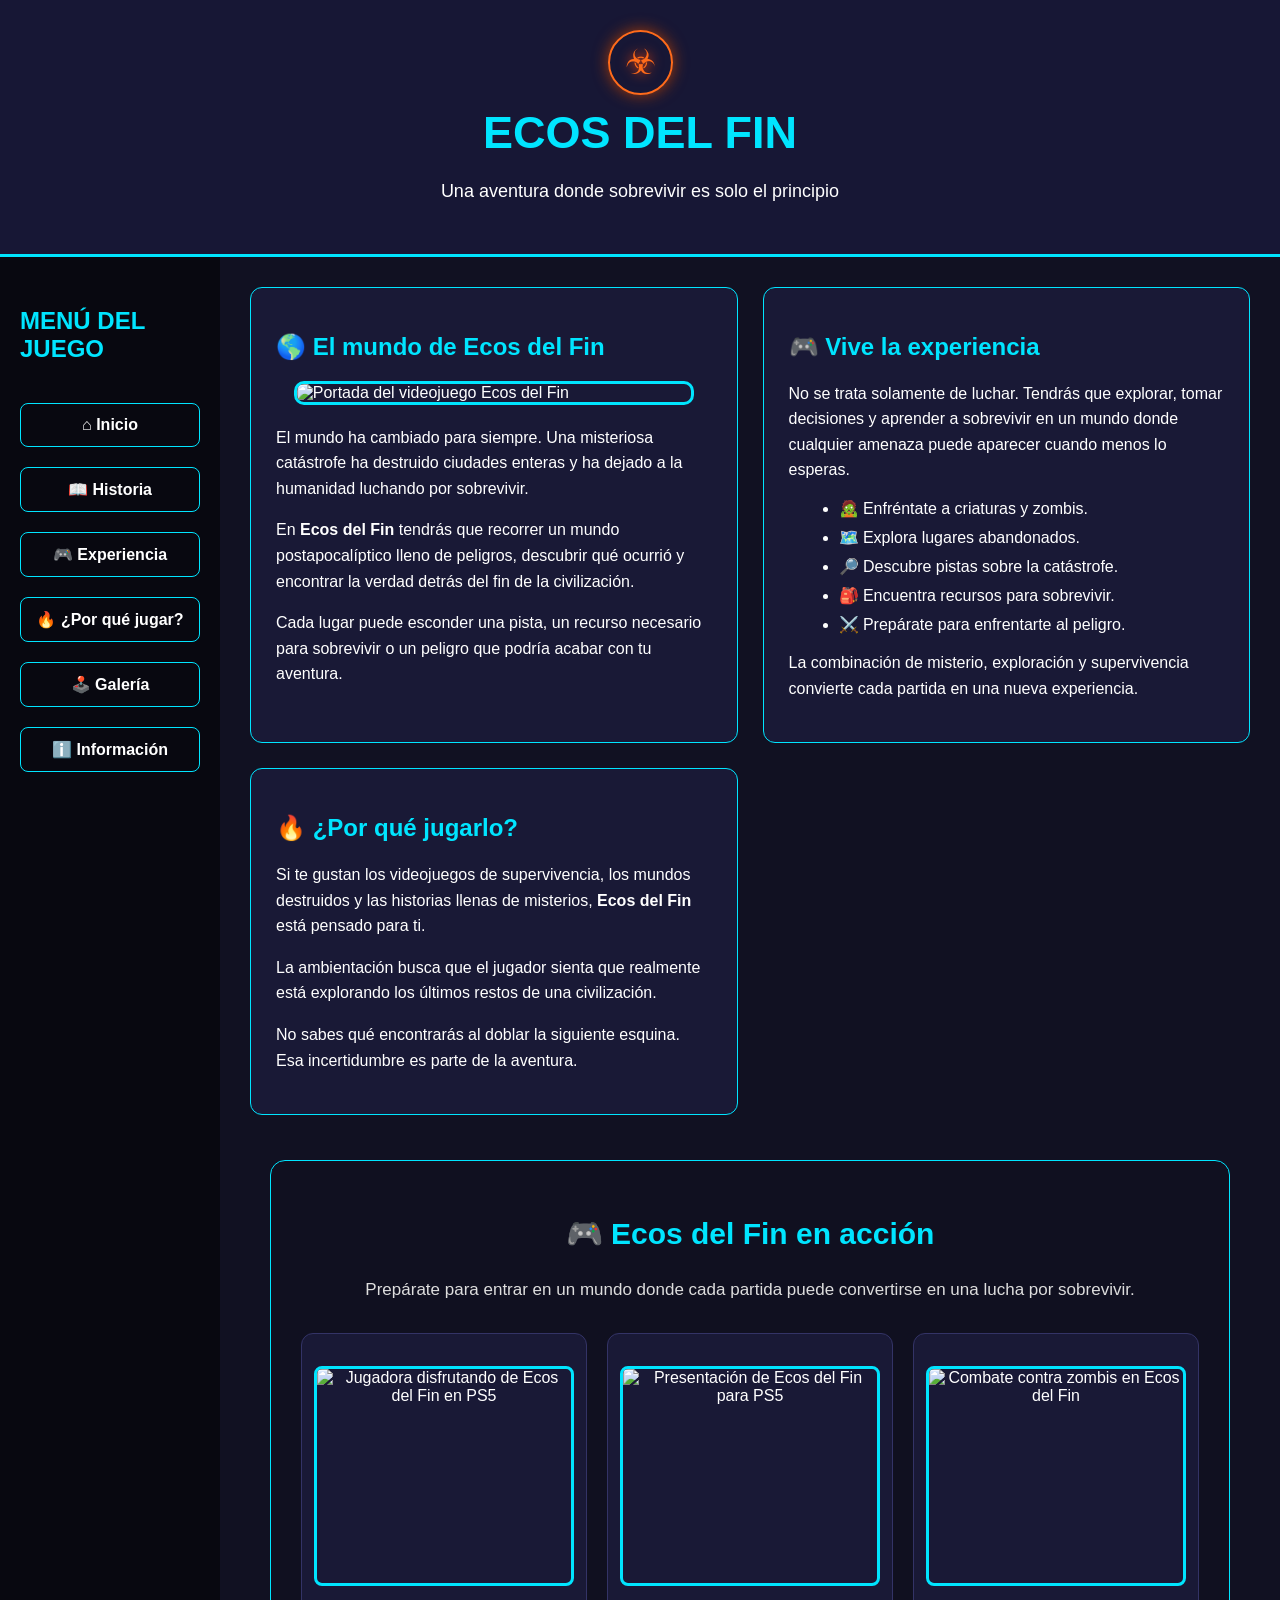
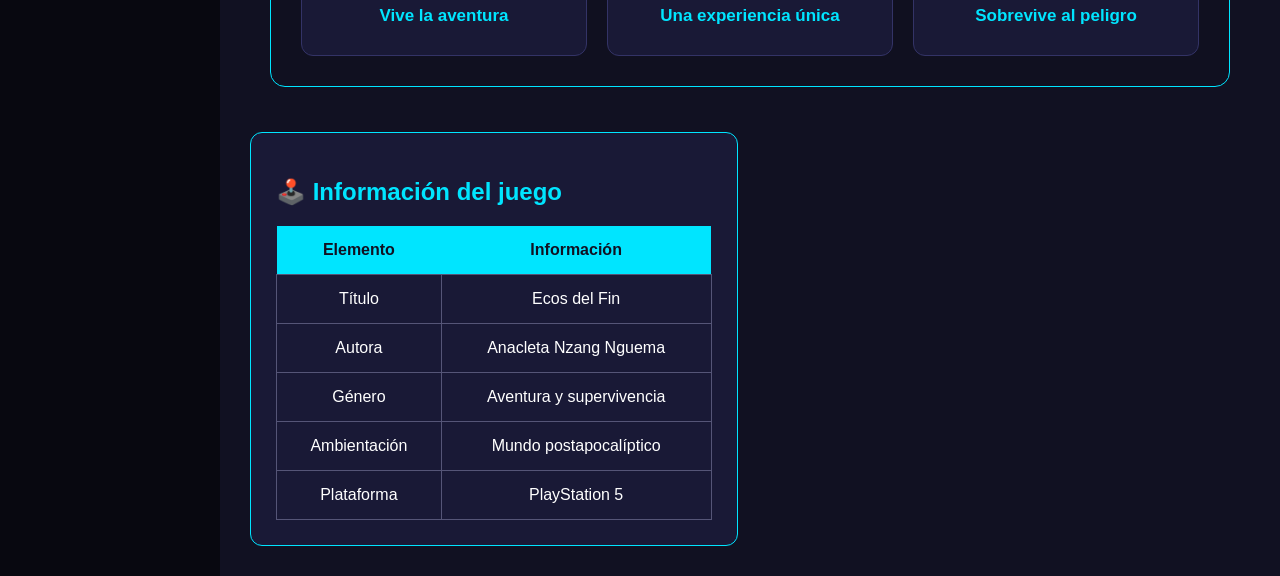
==== content.html @ 15d9ff73 "Add files via upload" ====
<!DOCTYPE html>
<html lang="es">

<head>
    <meta charset="UTF-8">
    <meta name="viewport" content="width=device-width, initial-scale=1.0">

    <title>Ecos del Fin - Videojuego</title>

    <link rel="stylesheet" href="estilo_2.css">
</head>

<body>

    <div class="contenedor">

        <!-- CABECERA -->
        <header class="cabecera">
            <div class="icono-juego">☣</div>

            <h1>ECOS DEL FIN</h1>

            <p>
                Una aventura donde sobrevivir es solo el principio
            </p>

        </header>


        <!-- MENÚ -->
        <nav class="navegacion">

    <h2>MENÚ DEL JUEGO</h2>

    <a href="index.html">⌂ Inicio</a>

    <a href="#historia">📖 Historia</a>

    <a href="#experiencia">🎮 Experiencia</a>

    <a href="#porque-jugar">🔥 ¿Por qué jugar?</a>

    <a href="#galeria">🕹️ Galería</a>

    <a href="#informacion">ℹ️ Información</a>

</nav>


        <!-- CONTENIDO -->
        <main class="contenido">


            <!-- HISTORIA -->
            <section id="historia">

                <h2>🌎 El mundo de Ecos del Fin</h2>

                <img src="./imagenes/portada.jpg"
                     alt="Portada del videojuego Ecos del Fin">

                <p>
                    El mundo ha cambiado para siempre. Una misteriosa
                    catástrofe ha destruido ciudades enteras y ha dejado
                    a la humanidad luchando por sobrevivir.
                </p>

                <p>
                    En <strong>Ecos del Fin</strong> tendrás que recorrer
                    un mundo postapocalíptico lleno de peligros,
                    descubrir qué ocurrió y encontrar la verdad detrás
                    del fin de la civilización.
                </p>

                <p>
                    Cada lugar puede esconder una pista, un recurso
                    necesario para sobrevivir o un peligro que podría
                    acabar con tu aventura.
                </p>

            </section>


            <!-- EXPERIENCIA -->
            <section id="experiencia">

                <h2>🎮 Vive la experiencia</h2>

                <p>
                    No se trata solamente de luchar. Tendrás que explorar,
                    tomar decisiones y aprender a sobrevivir en un mundo
                    donde cualquier amenaza puede aparecer cuando menos
                    lo esperas.
                </p>

                <ul>

                    <li>🧟 Enfréntate a criaturas y zombis.</li>

                    <li>🗺️ Explora lugares abandonados.</li>

                    <li>🔎 Descubre pistas sobre la catástrofe.</li>

                    <li>🎒 Encuentra recursos para sobrevivir.</li>

                    <li>⚔️ Prepárate para enfrentarte al peligro.</li>

                </ul>

                <p>
                    La combinación de misterio, exploración y supervivencia
                    convierte cada partida en una nueva experiencia.
                </p>

            </section>


            <!-- ¿POR QUÉ JUGAR? -->
            <section id="porque-jugar">

                <h2>🔥 ¿Por qué jugarlo?</h2>

                <p>
                    Si te gustan los videojuegos de supervivencia,
                    los mundos destruidos y las historias llenas de
                    misterios, <strong>Ecos del Fin</strong> está pensado
                    para ti.
                </p>

                <p>
                    La ambientación busca que el jugador sienta que
                    realmente está explorando los últimos restos de una
                    civilización.
                </p>

                <p>
                    No sabes qué encontrarás al doblar la siguiente
                    esquina. Esa incertidumbre es parte de la aventura.
                </p>

            </section>
<!-- GALERÍA DE JUEGO -->
<section id="galeria" class="galeria">

    <h2>🎮 Ecos del Fin en acción</h2>

    <p>
        Prepárate para entrar en un mundo donde cada partida
        puede convertirse en una lucha por sobrevivir.
    </p>

    <div class="imagenes-gameplay">

        <div>
            <img src="./imagenes/gameplay/gameplay1_ps5.png"
                 alt="Jugadora disfrutando de Ecos del Fin en PS5">
            <h3>Vive la aventura</h3>
        </div>

        <div>
            <img src="./imagenes/gameplay/gameplay2_ps5.png"
                 alt="Presentación de Ecos del Fin para PS5">
            <h3>Una experiencia única</h3>
        </div>

        <div>
            <img src="./imagenes/gameplay/gameplay3_ps5.png"
                 alt="Combate contra zombis en Ecos del Fin">
            <h3>Sobrevive al peligro</h3>
        </div>

    </div>

</section>

            <!-- INFORMACIÓN -->
            <section id="informacion">

                <h2>🕹️ Información del juego</h2>

                <table>

                    <tr>
                        <th>Elemento</th>
                        <th>Información</th>
                    </tr>

                    <tr>
                        <td>Título</td>
                        <td>Ecos del Fin</td>
                    </tr>

                    <tr>
                        <td>Autora</td>
                        <td>Anacleta Nzang Nguema</td>
                    </tr>

                    <tr>
                        <td>Género</td>
                        <td>Aventura y supervivencia</td>
                    </tr>

                    <tr>
                        <td>Ambientación</td>
                        <td>Mundo postapocalíptico</td>
                    </tr>

                    <tr>
                        <td>Plataforma</td>
                        <td>PlayStation 5</td>
                    </tr>

                </table>

            </section>

        </main>

    </div>

</body>

</html>
---- estilo_2.css ----
* {
    box-sizing: border-box;
}

body {
    margin: 0;
    font-family: Arial, sans-serif;
    background-color: #111122;
    color: white;
}

/* CUADRÍCULA PRINCIPAL: 2 FILAS Y 2 COLUMNAS */
.contenedor {
    min-height: 100vh;
    display: grid;
    grid-template-columns: 220px 1fr;
    grid-template-rows: auto 1fr;
}

/* CABECERA */
.cabecera {
    grid-column: 1 / 3;
    background-color: #171735;
    text-align: center;
    padding: 30px;
    border-bottom: 3px solid #00e5ff;
}

.cabecera h1 {
    color: #00e5ff;
    font-size: 45px;
    margin: 0;
}

.cabecera p {
    font-size: 18px;
}

/* PANEL DE NAVEGACIÓN */
.navegacion {
    background-color: #080810;
    padding: 30px 20px;
    display: flex;
    flex-direction: column;
    gap: 20px;
}

.navegacion a {
    color: white;
    text-decoration: none;
    font-weight: bold;
    padding: 12px;
    border: 1px solid #00e5ff;
    border-radius: 8px;
    text-align: center;
}

.navegacion a:hover {
    background-color: #00e5ff;
    color: #111122;
}

/* CONTENIDO */
.contenido {
    padding: 30px;
    display: grid;
    grid-template-columns: 1fr 1fr;
    gap: 25px;
}

/* SECCIONES */
section {
    background-color: #191936;
    padding: 25px;
    border: 1px solid #00e5ff;
    border-radius: 12px;
}

h2 {
    color: #00e5ff;
}

p {
    line-height: 1.6;
}

li {
    margin: 10px;
}

/* IMAGEN */
section img {
    width: 100%;
    max-width: 400px;
    display: block;
    margin: 20px auto;
    border: 3px solid #00e5ff;
    border-radius: 10px;
}

/* TABLA */
table {
    width: 100%;
    border-collapse: collapse;
    margin-top: 20px;
}

th {
    background-color: #00e5ff;
    color: #111122;
    padding: 15px;
}

td {
    padding: 15px;
    text-align: center;
    border: 1px solid #555577;
}

tr:hover {
    background-color: #242450;
}/* GALERÍA DE VIDEOJUEGOS */

.galeria {
    grid-column: 1 / 3;
    background-color: #101020;
    border: 1px solid #00e5ff;
    padding: 30px;
    margin: 20px;
    border-radius: 15px;
}

.galeria h2 {
    text-align: center;
    font-size: 30px;
}

.galeria p {
    text-align: center;
    font-size: 17px;
    color: #dddddd;
}

.imagenes-gameplay {
    display: grid;
    grid-template-columns: repeat(3, 1fr);
    gap: 20px;
    margin-top: 30px;
}

.imagenes-gameplay div {
    background-color: #191936;
    padding: 12px;
    border-radius: 12px;
    text-align: center;
    border: 1px solid #333366;
    transition: transform 0.3s;
}

.imagenes-gameplay img {
    width: 100%;
    height: 220px;
    object-fit: cover;
    border-radius: 8px;
}

.imagenes-gameplay div:hover {
    transform: scale(1.04);
    border-color: #00e5ff;
    box-shadow: 0 0 15px #00e5ff;
}

.imagenes-gameplay h3 {
    color: #00e5ff;
    font-size: 17px;
}

/* ADAPTACIÓN A MÓVILES */

@media (max-width: 800px) {

    .contenedor {
        grid-template-columns: 1fr;
    }

    .cabecera {
        grid-column: 1;
    }

    .navegacion {
        flex-direction: row;
        flex-wrap: wrap;
        justify-content: center;
    }

    .contenido {
        grid-template-columns: 1fr;
    }

    .galeria {
        grid-column: 1;
    }

    .imagenes-gameplay {
        grid-template-columns: 1fr;
    }

}/* ICONO DEL VIDEOJUEGO */

.icono-juego {
    display: inline-block;
    font-size: 35px;
    color: #ff6b1a;
    border: 2px solid #ff6b1a;
    border-radius: 50%;
    width: 65px;
    height: 65px;
    line-height: 60px;
    margin-bottom: 12px;
    text-shadow: 0 0 12px #ff4500;
    box-shadow: 0 0 15px #a33b08;
}
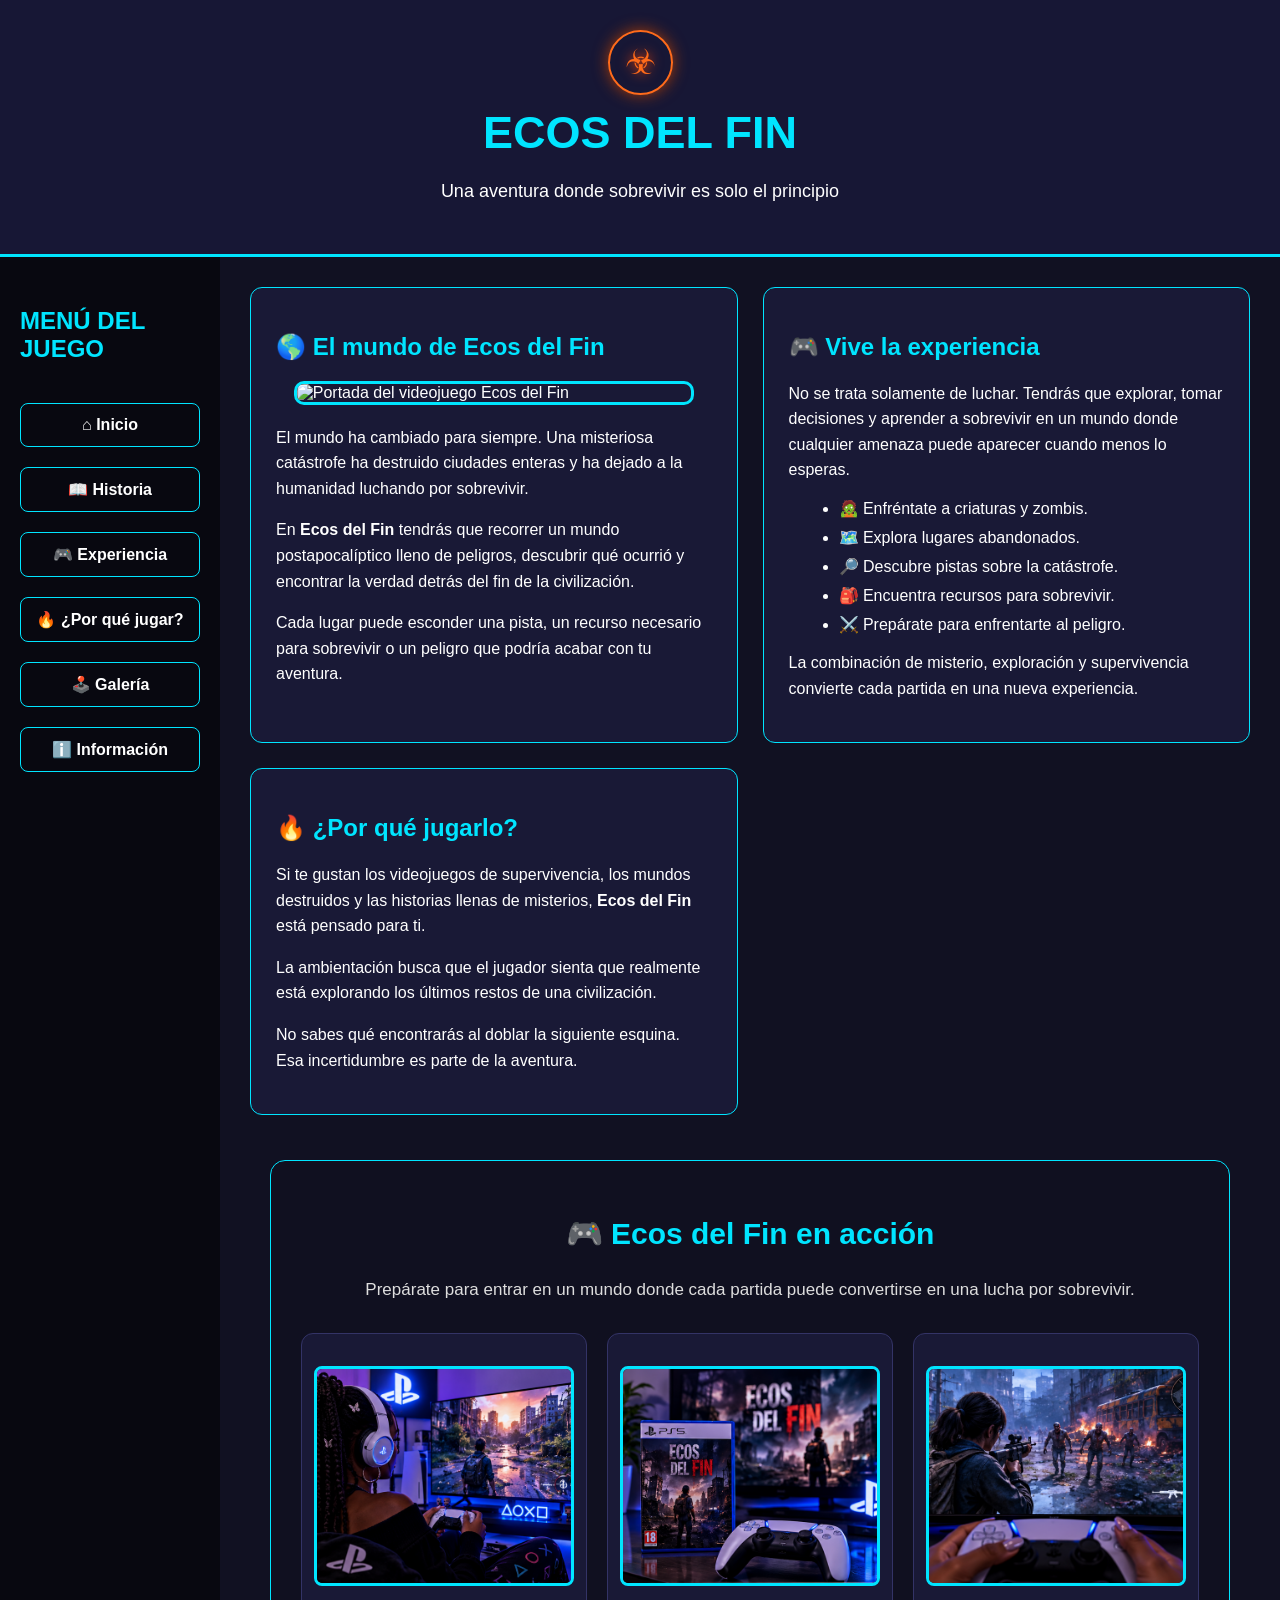
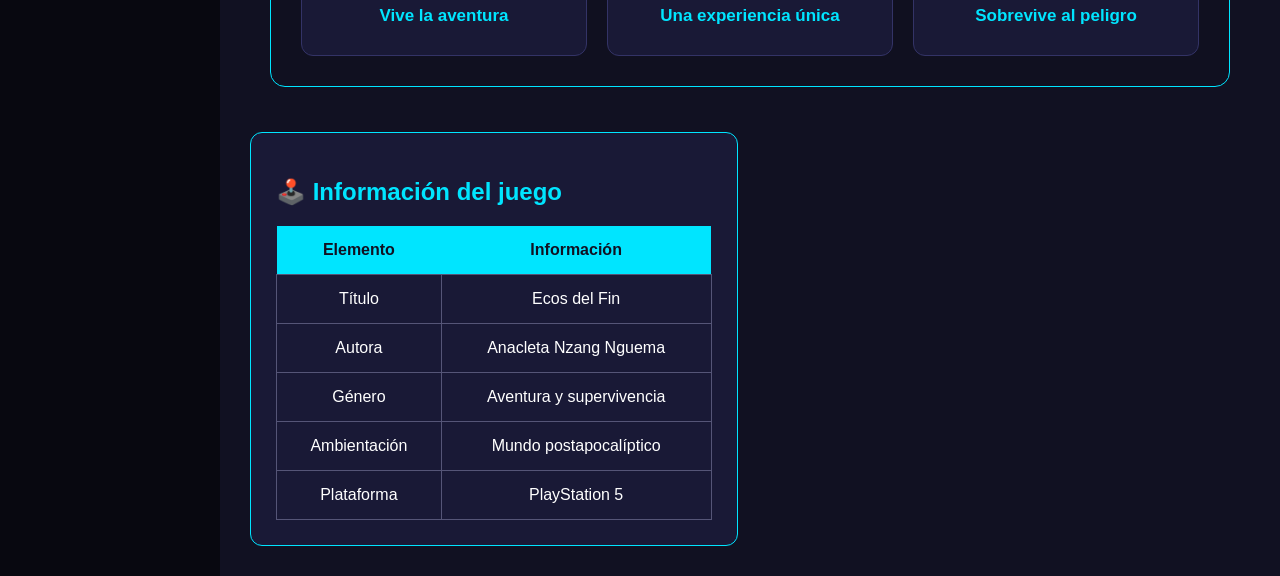
==== commit bc097903: "Update content.html" ====
--- a/content.html
+++ b/content.html
@@ -152,20 +152,21 @@
     <div class="imagenes-gameplay">
 
         <div>
-            <img src="./imagenes/gameplay/gameplay1_ps5.png"
-                 alt="Jugadora disfrutando de Ecos del Fin en PS5">
+           <img src="./gameplay1_ps5.png"
+     alt="Jugadora disfrutando de Ecos del Fin">
             <h3>Vive la aventura</h3>
         </div>
 
         <div>
-            <img src="./imagenes/gameplay/gameplay2_ps5.png"
-                 alt="Presentación de Ecos del Fin para PS5">
+           <img src="./gameplay2_ps5.png"
+     alt="Presentación de Ecos del Fin">
+
             <h3>Una experiencia única</h3>
         </div>
 
         <div>
-            <img src="./imagenes/gameplay/gameplay3_ps5.png"
-                 alt="Combate contra zombis en Ecos del Fin">
+            <img src="./gameplay3_ps5.png"
+     alt="Combate contra zombis en Ecos del Fin">
             <h3>Sobrevive al peligro</h3>
         </div>
 
@@ -220,4 +221,4 @@
 
 </body>
 
-</html>+</html>
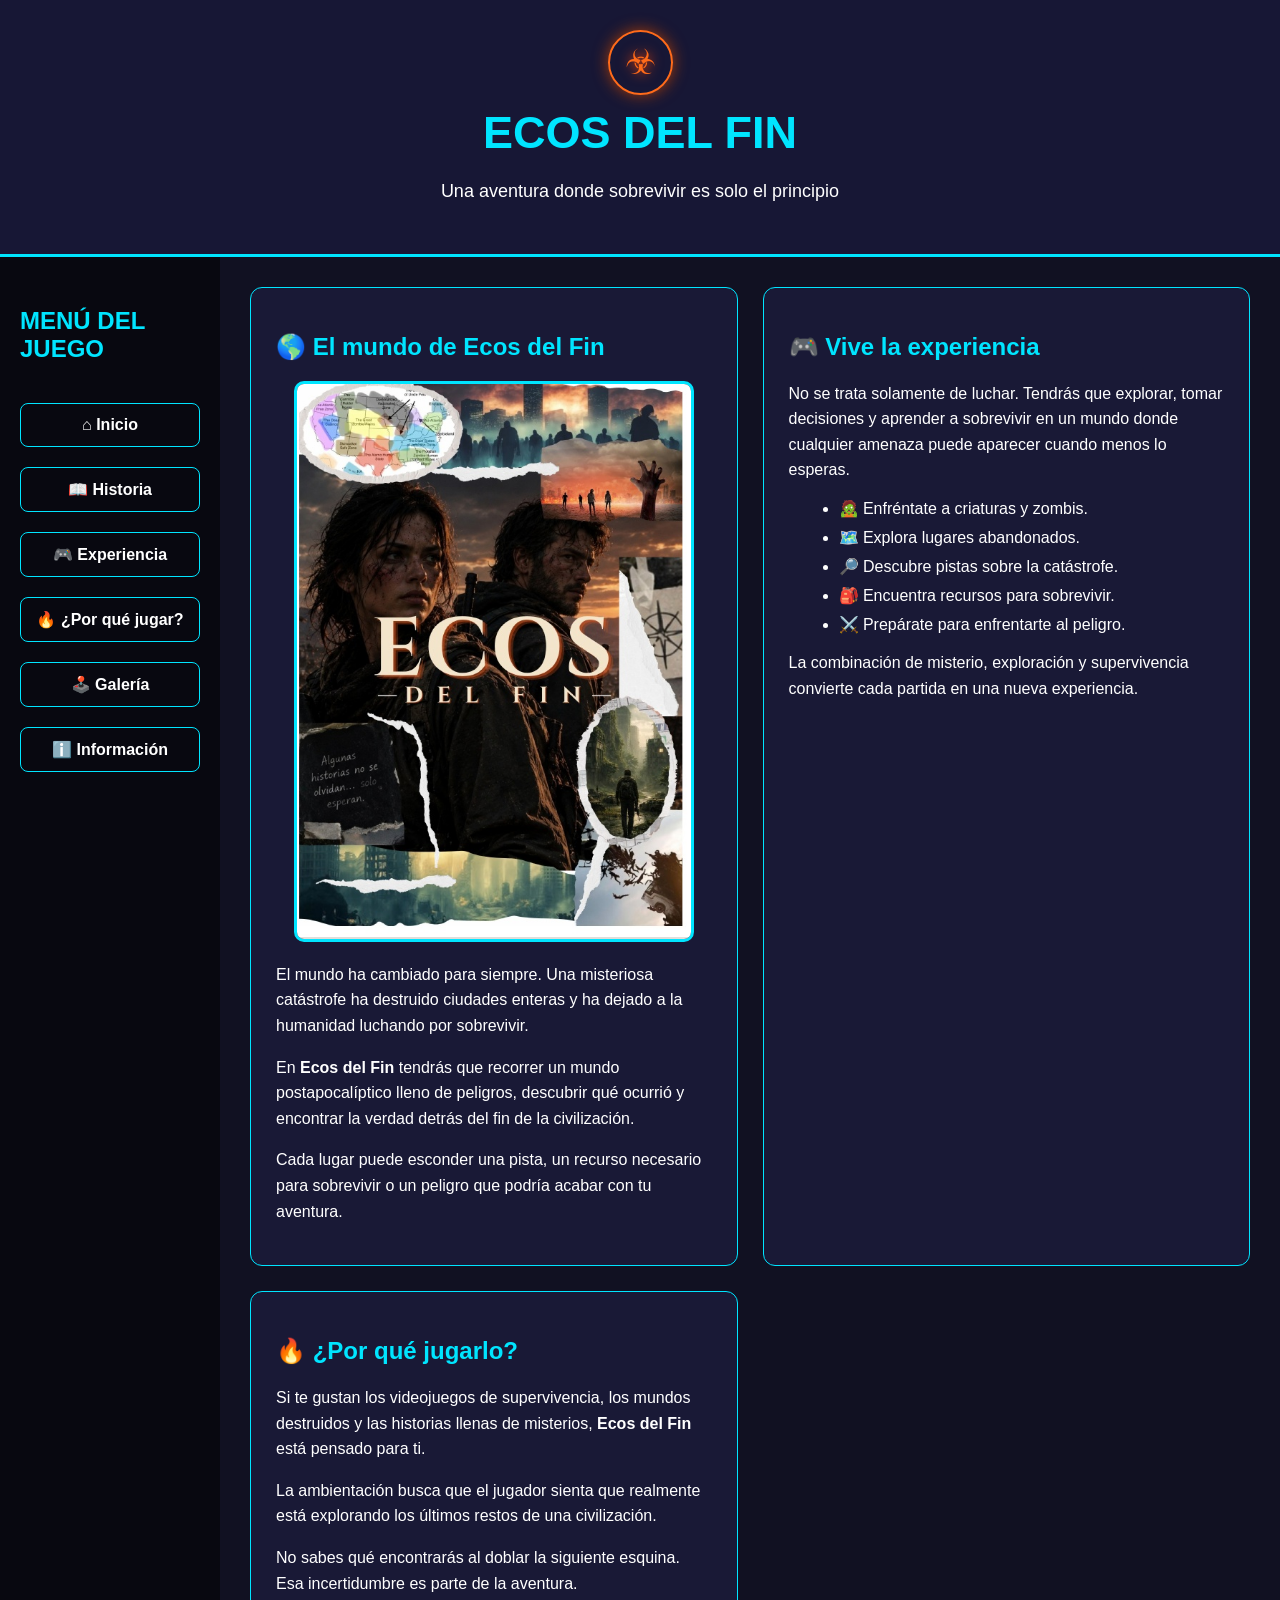
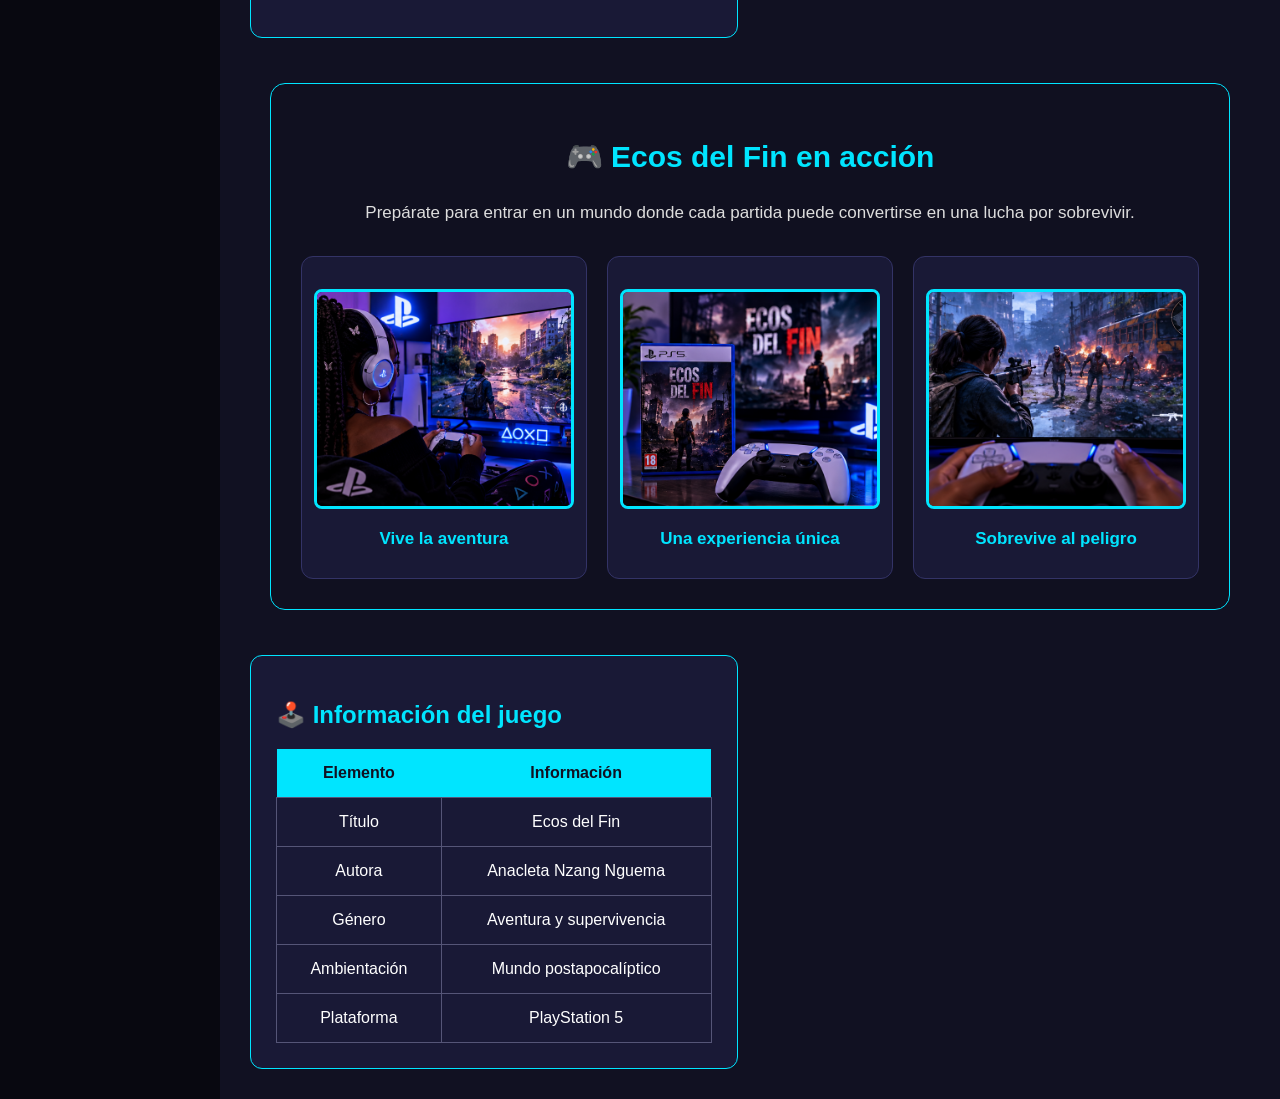
==== commit 0010ff5c: "Corregir ruta de la portada en la página de contenido" ====
--- a/content.html
+++ b/content.html
@@ -56,7 +56,7 @@
 
                 <h2>🌎 El mundo de Ecos del Fin</h2>
 
-                <img src="./imagenes/portada.jpg"
+                <img src="./portada.jpg"
                      alt="Portada del videojuego Ecos del Fin">
 
                 <p>
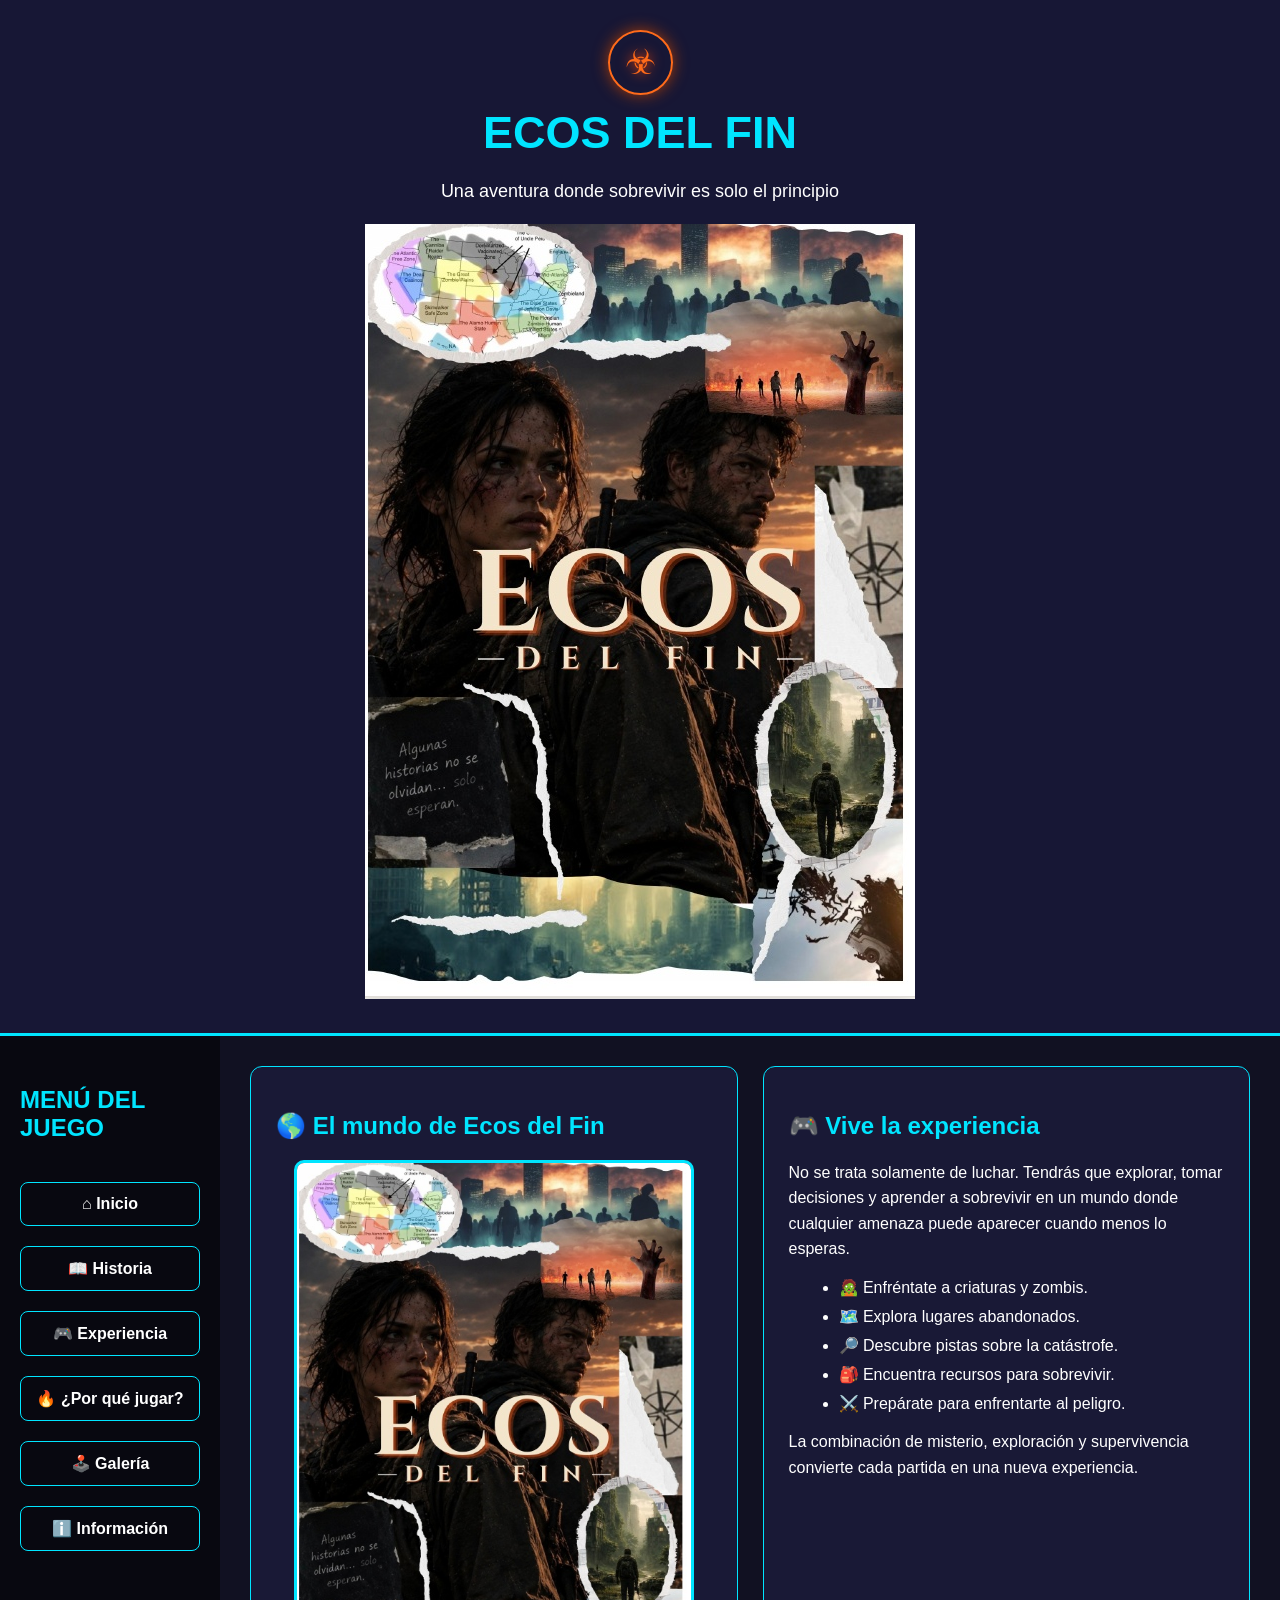
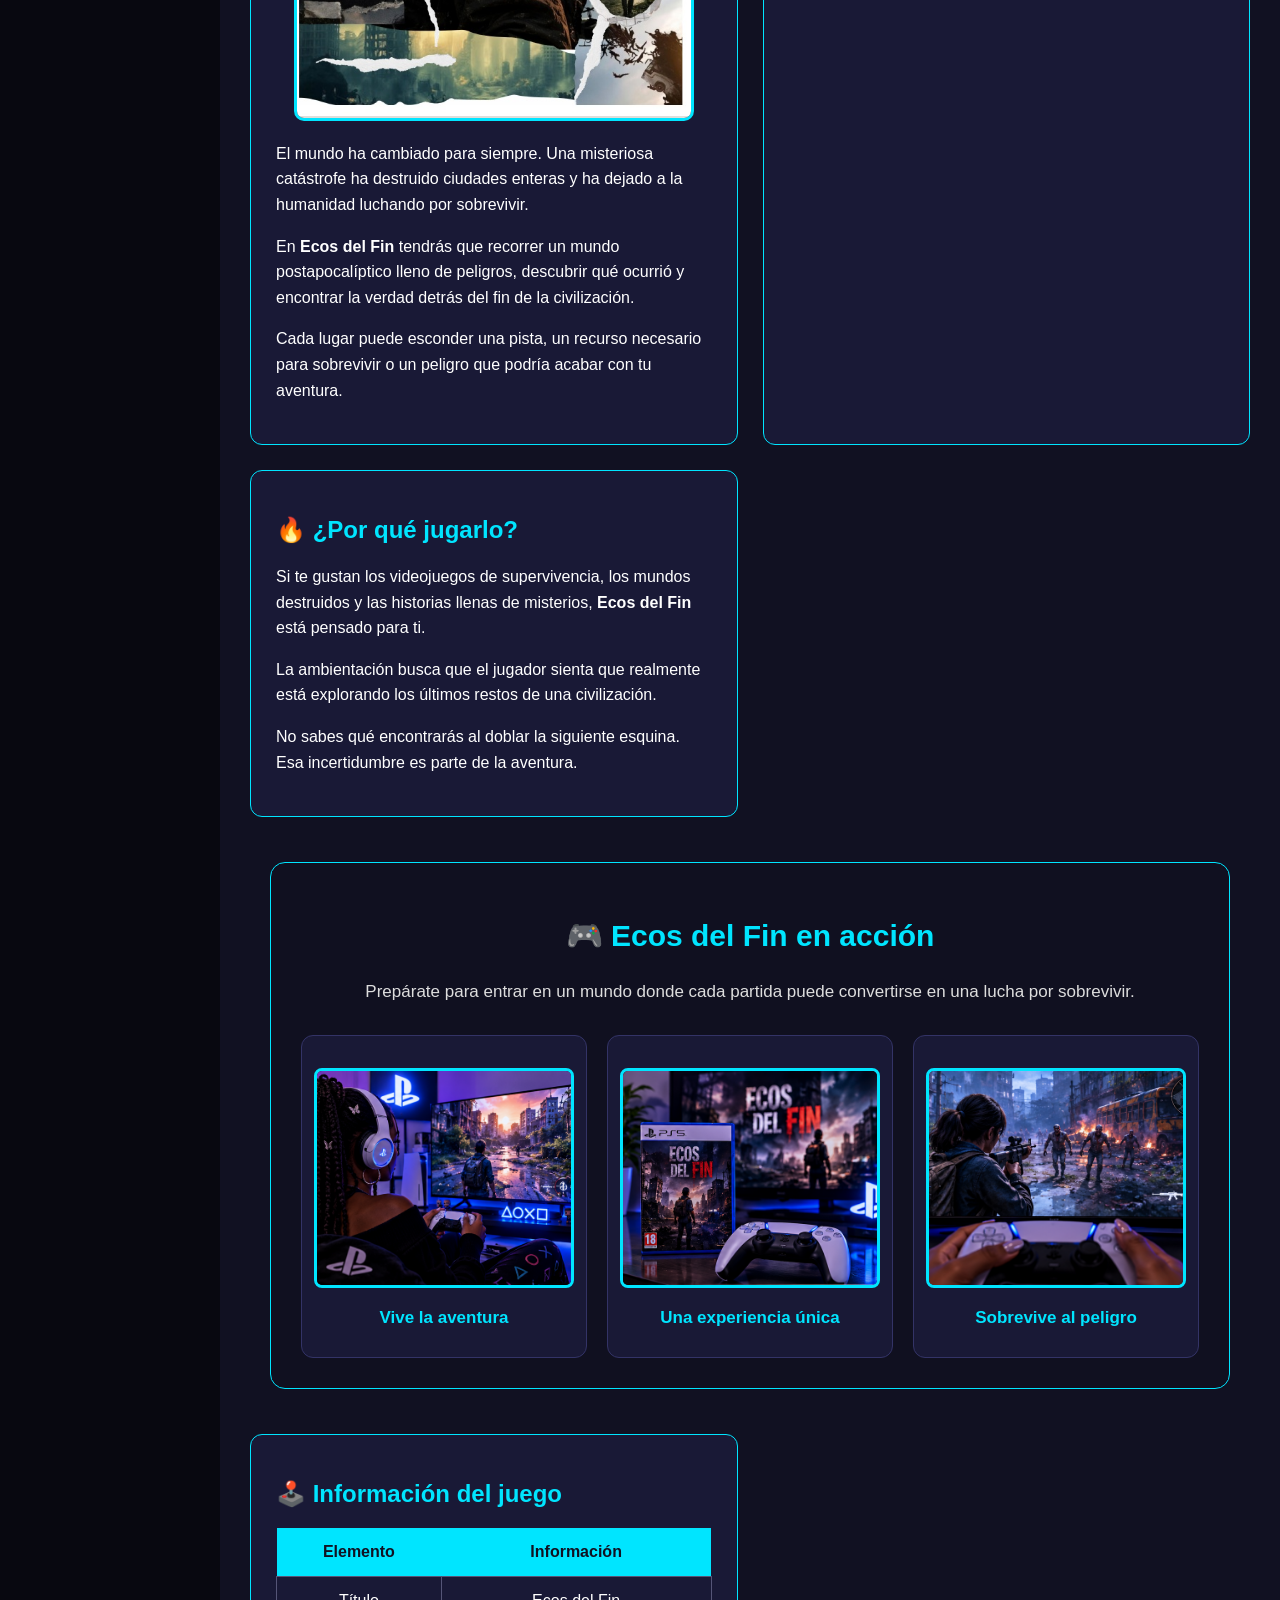
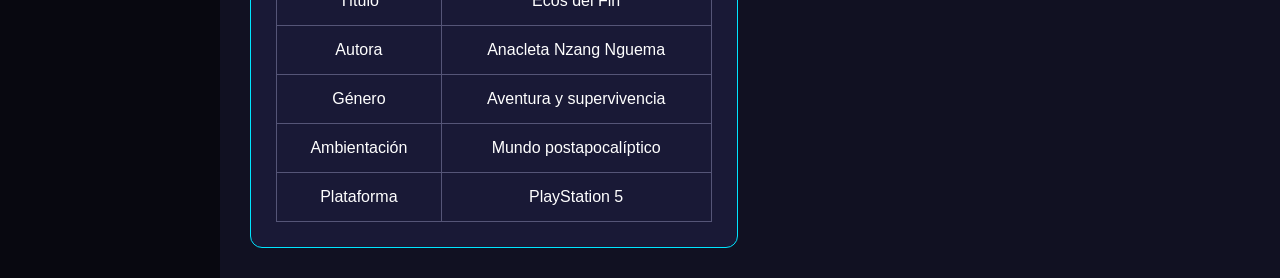
==== commit 98855a2e: "Mostrar portada en la cabecera de la página del juego" ====
--- a/content.html
+++ b/content.html
@@ -1,224 +1,226 @@
-<!DOCTYPE html>
-<html lang="es">
-
-<head>
-    <meta charset="UTF-8">
-    <meta name="viewport" content="width=device-width, initial-scale=1.0">
-
-    <title>Ecos del Fin - Videojuego</title>
-
-    <link rel="stylesheet" href="estilo_2.css">
-</head>
-
-<body>
-
-    <div class="contenedor">
-
-        <!-- CABECERA -->
-        <header class="cabecera">
-            <div class="icono-juego">☣</div>
-
-            <h1>ECOS DEL FIN</h1>
-
-            <p>
-                Una aventura donde sobrevivir es solo el principio
-            </p>
-
-        </header>
-
-
-        <!-- MENÚ -->
-        <nav class="navegacion">
-
-    <h2>MENÚ DEL JUEGO</h2>
-
-    <a href="index.html">⌂ Inicio</a>
-
-    <a href="#historia">📖 Historia</a>
-
-    <a href="#experiencia">🎮 Experiencia</a>
-
-    <a href="#porque-jugar">🔥 ¿Por qué jugar?</a>
-
-    <a href="#galeria">🕹️ Galería</a>
-
-    <a href="#informacion">ℹ️ Información</a>
-
-</nav>
-
-
-        <!-- CONTENIDO -->
-        <main class="contenido">
-
-
-            <!-- HISTORIA -->
-            <section id="historia">
-
-                <h2>🌎 El mundo de Ecos del Fin</h2>
-
-                <img src="./portada.jpg"
-                     alt="Portada del videojuego Ecos del Fin">
-
-                <p>
-                    El mundo ha cambiado para siempre. Una misteriosa
-                    catástrofe ha destruido ciudades enteras y ha dejado
-                    a la humanidad luchando por sobrevivir.
-                </p>
-
-                <p>
-                    En <strong>Ecos del Fin</strong> tendrás que recorrer
-                    un mundo postapocalíptico lleno de peligros,
-                    descubrir qué ocurrió y encontrar la verdad detrás
-                    del fin de la civilización.
-                </p>
-
-                <p>
-                    Cada lugar puede esconder una pista, un recurso
-                    necesario para sobrevivir o un peligro que podría
-                    acabar con tu aventura.
-                </p>
-
-            </section>
-
-
-            <!-- EXPERIENCIA -->
-            <section id="experiencia">
-
-                <h2>🎮 Vive la experiencia</h2>
-
-                <p>
-                    No se trata solamente de luchar. Tendrás que explorar,
-                    tomar decisiones y aprender a sobrevivir en un mundo
-                    donde cualquier amenaza puede aparecer cuando menos
-                    lo esperas.
-                </p>
-
-                <ul>
-
-                    <li>🧟 Enfréntate a criaturas y zombis.</li>
-
-                    <li>🗺️ Explora lugares abandonados.</li>
-
-                    <li>🔎 Descubre pistas sobre la catástrofe.</li>
-
-                    <li>🎒 Encuentra recursos para sobrevivir.</li>
-
-                    <li>⚔️ Prepárate para enfrentarte al peligro.</li>
-
-                </ul>
-
-                <p>
-                    La combinación de misterio, exploración y supervivencia
-                    convierte cada partida en una nueva experiencia.
-                </p>
-
-            </section>
-
-
-            <!-- ¿POR QUÉ JUGAR? -->
-            <section id="porque-jugar">
-
-                <h2>🔥 ¿Por qué jugarlo?</h2>
-
-                <p>
-                    Si te gustan los videojuegos de supervivencia,
-                    los mundos destruidos y las historias llenas de
-                    misterios, <strong>Ecos del Fin</strong> está pensado
-                    para ti.
-                </p>
-
-                <p>
-                    La ambientación busca que el jugador sienta que
-                    realmente está explorando los últimos restos de una
-                    civilización.
-                </p>
-
-                <p>
-                    No sabes qué encontrarás al doblar la siguiente
-                    esquina. Esa incertidumbre es parte de la aventura.
-                </p>
-
-            </section>
-<!-- GALERÍA DE JUEGO -->
-<section id="galeria" class="galeria">
-
-    <h2>🎮 Ecos del Fin en acción</h2>
-
-    <p>
-        Prepárate para entrar en un mundo donde cada partida
-        puede convertirse en una lucha por sobrevivir.
-    </p>
-
-    <div class="imagenes-gameplay">
-
-        <div>
-           <img src="./gameplay1_ps5.png"
-     alt="Jugadora disfrutando de Ecos del Fin">
-            <h3>Vive la aventura</h3>
-        </div>
-
-        <div>
-           <img src="./gameplay2_ps5.png"
-     alt="Presentación de Ecos del Fin">
-
-            <h3>Una experiencia única</h3>
-        </div>
-
-        <div>
-            <img src="./gameplay3_ps5.png"
-     alt="Combate contra zombis en Ecos del Fin">
-            <h3>Sobrevive al peligro</h3>
-        </div>
-
-    </div>
-
-</section>
-
-            <!-- INFORMACIÓN -->
-            <section id="informacion">
-
-                <h2>🕹️ Información del juego</h2>
-
-                <table>
-
-                    <tr>
-                        <th>Elemento</th>
-                        <th>Información</th>
-                    </tr>
-
-                    <tr>
-                        <td>Título</td>
-                        <td>Ecos del Fin</td>
-                    </tr>
-
-                    <tr>
-                        <td>Autora</td>
-                        <td>Anacleta Nzang Nguema</td>
-                    </tr>
-
-                    <tr>
-                        <td>Género</td>
-                        <td>Aventura y supervivencia</td>
-                    </tr>
-
-                    <tr>
-                        <td>Ambientación</td>
-                        <td>Mundo postapocalíptico</td>
-                    </tr>
-
-                    <tr>
-                        <td>Plataforma</td>
-                        <td>PlayStation 5</td>
-                    </tr>
-
-                </table>
-
-            </section>
-
-        </main>
-
-    </div>
-
-</body>
-
-</html>
+<!DOCTYPE html>
+<html lang="es">
+
+<head>
+    <meta charset="UTF-8">
+    <meta name="viewport" content="width=device-width, initial-scale=1.0">
+
+    <title>Ecos del Fin - Videojuego</title>
+
+    <link rel="stylesheet" href="estilo_2.css">
+</head>
+
+<body>
+
+    <div class="contenedor">
+
+        <!-- CABECERA -->
+        <header class="cabecera">
+            <div class="icono-juego">☣</div>
+
+            <h1>ECOS DEL FIN</h1>
+
+            <p>
+                Una aventura donde sobrevivir es solo el principio
+            </p>
+
+            <img class="portada-contenido" src="./portada.jpg" alt="Portada de Ecos del Fin">
+
+        </header>
+
+
+        <!-- MENÚ -->
+        <nav class="navegacion">
+
+    <h2>MENÚ DEL JUEGO</h2>
+
+    <a href="index.html">⌂ Inicio</a>
+
+    <a href="#historia">📖 Historia</a>
+
+    <a href="#experiencia">🎮 Experiencia</a>
+
+    <a href="#porque-jugar">🔥 ¿Por qué jugar?</a>
+
+    <a href="#galeria">🕹️ Galería</a>
+
+    <a href="#informacion">ℹ️ Información</a>
+
+</nav>
+
+
+        <!-- CONTENIDO -->
+        <main class="contenido">
+
+
+            <!-- HISTORIA -->
+            <section id="historia">
+
+                <h2>🌎 El mundo de Ecos del Fin</h2>
+
+                <img src="./portada.jpg"
+                     alt="Portada del videojuego Ecos del Fin">
+
+                <p>
+                    El mundo ha cambiado para siempre. Una misteriosa
+                    catástrofe ha destruido ciudades enteras y ha dejado
+                    a la humanidad luchando por sobrevivir.
+                </p>
+
+                <p>
+                    En <strong>Ecos del Fin</strong> tendrás que recorrer
+                    un mundo postapocalíptico lleno de peligros,
+                    descubrir qué ocurrió y encontrar la verdad detrás
+                    del fin de la civilización.
+                </p>
+
+                <p>
+                    Cada lugar puede esconder una pista, un recurso
+                    necesario para sobrevivir o un peligro que podría
+                    acabar con tu aventura.
+                </p>
+
+            </section>
+
+
+            <!-- EXPERIENCIA -->
+            <section id="experiencia">
+
+                <h2>🎮 Vive la experiencia</h2>
+
+                <p>
+                    No se trata solamente de luchar. Tendrás que explorar,
+                    tomar decisiones y aprender a sobrevivir en un mundo
+                    donde cualquier amenaza puede aparecer cuando menos
+                    lo esperas.
+                </p>
+
+                <ul>
+
+                    <li>🧟 Enfréntate a criaturas y zombis.</li>
+
+                    <li>🗺️ Explora lugares abandonados.</li>
+
+                    <li>🔎 Descubre pistas sobre la catástrofe.</li>
+
+                    <li>🎒 Encuentra recursos para sobrevivir.</li>
+
+                    <li>⚔️ Prepárate para enfrentarte al peligro.</li>
+
+                </ul>
+
+                <p>
+                    La combinación de misterio, exploración y supervivencia
+                    convierte cada partida en una nueva experiencia.
+                </p>
+
+            </section>
+
+
+            <!-- ¿POR QUÉ JUGAR? -->
+            <section id="porque-jugar">
+
+                <h2>🔥 ¿Por qué jugarlo?</h2>
+
+                <p>
+                    Si te gustan los videojuegos de supervivencia,
+                    los mundos destruidos y las historias llenas de
+                    misterios, <strong>Ecos del Fin</strong> está pensado
+                    para ti.
+                </p>
+
+                <p>
+                    La ambientación busca que el jugador sienta que
+                    realmente está explorando los últimos restos de una
+                    civilización.
+                </p>
+
+                <p>
+                    No sabes qué encontrarás al doblar la siguiente
+                    esquina. Esa incertidumbre es parte de la aventura.
+                </p>
+
+            </section>
+<!-- GALERÍA DE JUEGO -->
+<section id="galeria" class="galeria">
+
+    <h2>🎮 Ecos del Fin en acción</h2>
+
+    <p>
+        Prepárate para entrar en un mundo donde cada partida
+        puede convertirse en una lucha por sobrevivir.
+    </p>
+
+    <div class="imagenes-gameplay">
+
+        <div>
+           <img src="./gameplay1_ps5.png"
+     alt="Jugadora disfrutando de Ecos del Fin">
+            <h3>Vive la aventura</h3>
+        </div>
+
+        <div>
+           <img src="./gameplay2_ps5.png"
+     alt="Presentación de Ecos del Fin">
+
+            <h3>Una experiencia única</h3>
+        </div>
+
+        <div>
+            <img src="./gameplay3_ps5.png"
+     alt="Combate contra zombis en Ecos del Fin">
+            <h3>Sobrevive al peligro</h3>
+        </div>
+
+    </div>
+
+</section>
+
+            <!-- INFORMACIÓN -->
+            <section id="informacion">
+
+                <h2>🕹️ Información del juego</h2>
+
+                <table>
+
+                    <tr>
+                        <th>Elemento</th>
+                        <th>Información</th>
+                    </tr>
+
+                    <tr>
+                        <td>Título</td>
+                        <td>Ecos del Fin</td>
+                    </tr>
+
+                    <tr>
+                        <td>Autora</td>
+                        <td>Anacleta Nzang Nguema</td>
+                    </tr>
+
+                    <tr>
+                        <td>Género</td>
+                        <td>Aventura y supervivencia</td>
+                    </tr>
+
+                    <tr>
+                        <td>Ambientación</td>
+                        <td>Mundo postapocalíptico</td>
+                    </tr>
+
+                    <tr>
+                        <td>Plataforma</td>
+                        <td>PlayStation 5</td>
+                    </tr>
+
+                </table>
+
+            </section>
+
+        </main>
+
+    </div>
+
+</body>
+
+</html>
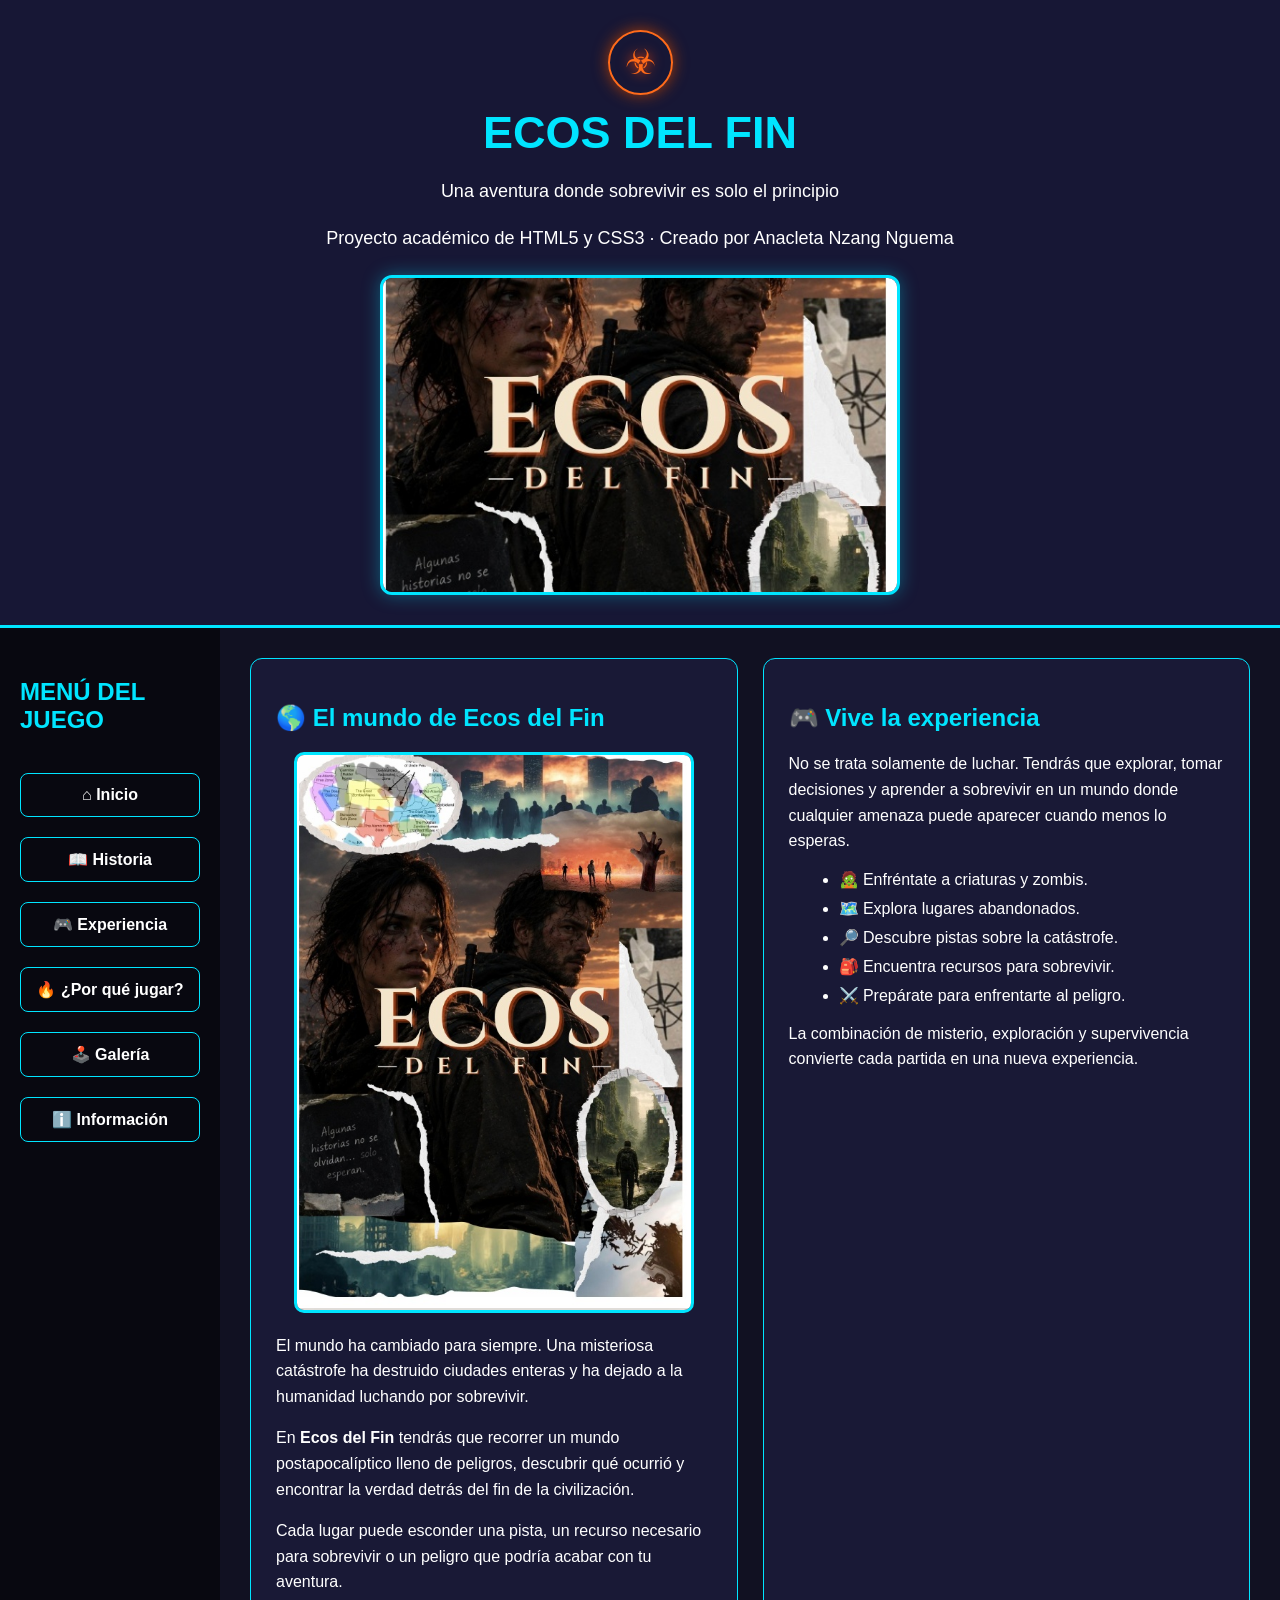
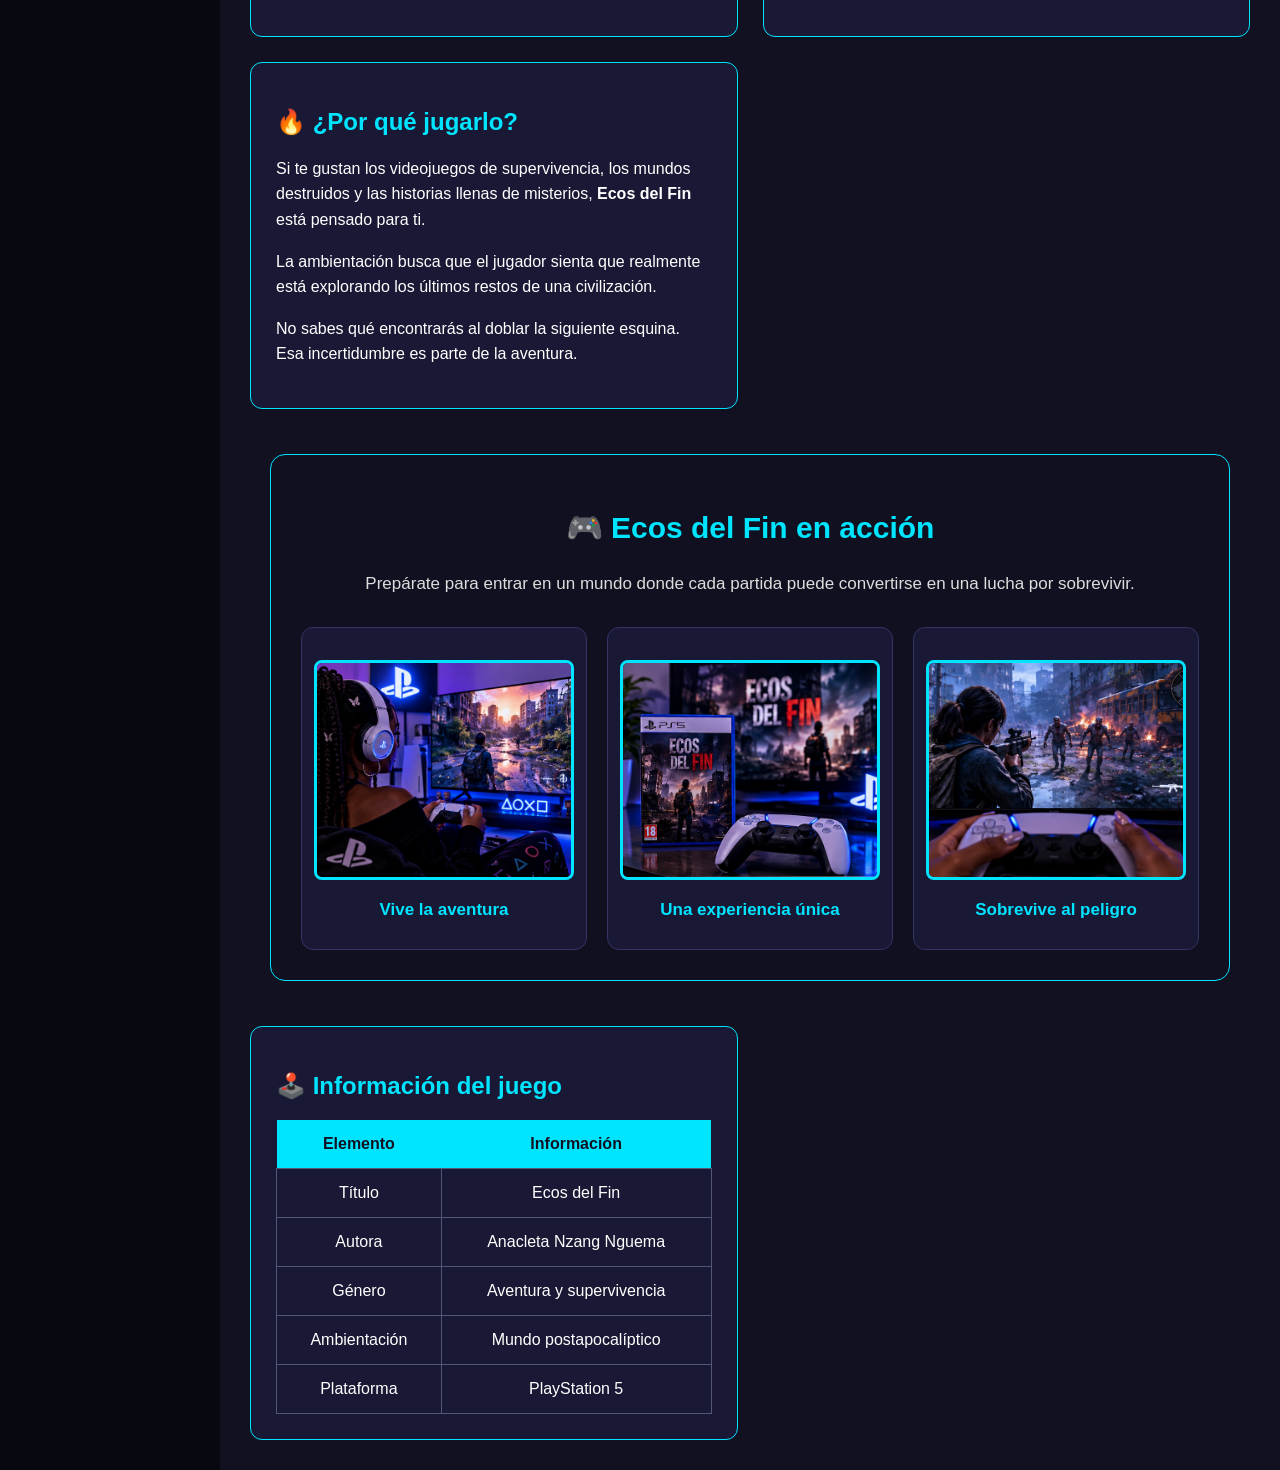
==== commit c7812875: "Identificar autora y carácter académico del proyecto" ====
--- a/content.html
+++ b/content.html
@@ -23,6 +23,7 @@
             <p>
                 Una aventura donde sobrevivir es solo el principio
             </p>
+            <p>Proyecto académico de HTML5 y CSS3 · Creado por Anacleta Nzang Nguema</p>
 
             <img class="portada-contenido" src="./portada.jpg" alt="Portada de Ecos del Fin">
 
--- a/estilo_2.css
+++ b/estilo_2.css
@@ -219,4 +219,16 @@
     margin-bottom: 12px;
     text-shadow: 0 0 12px #ff4500;
     box-shadow: 0 0 15px #a33b08;
-}+}
+
+/* PORTADA PRINCIPAL DE LA PAGINA DEL JUEGO */
+.cabecera .portada-contenido {
+    display: block;
+    width: min(100%, 520px);
+    max-height: 320px;
+    object-fit: cover;
+    margin: 22px auto 0;
+    border: 3px solid #00e5ff;
+    border-radius: 12px;
+    box-shadow: 0 0 18px rgba(0, 229, 255, 0.35);
+}
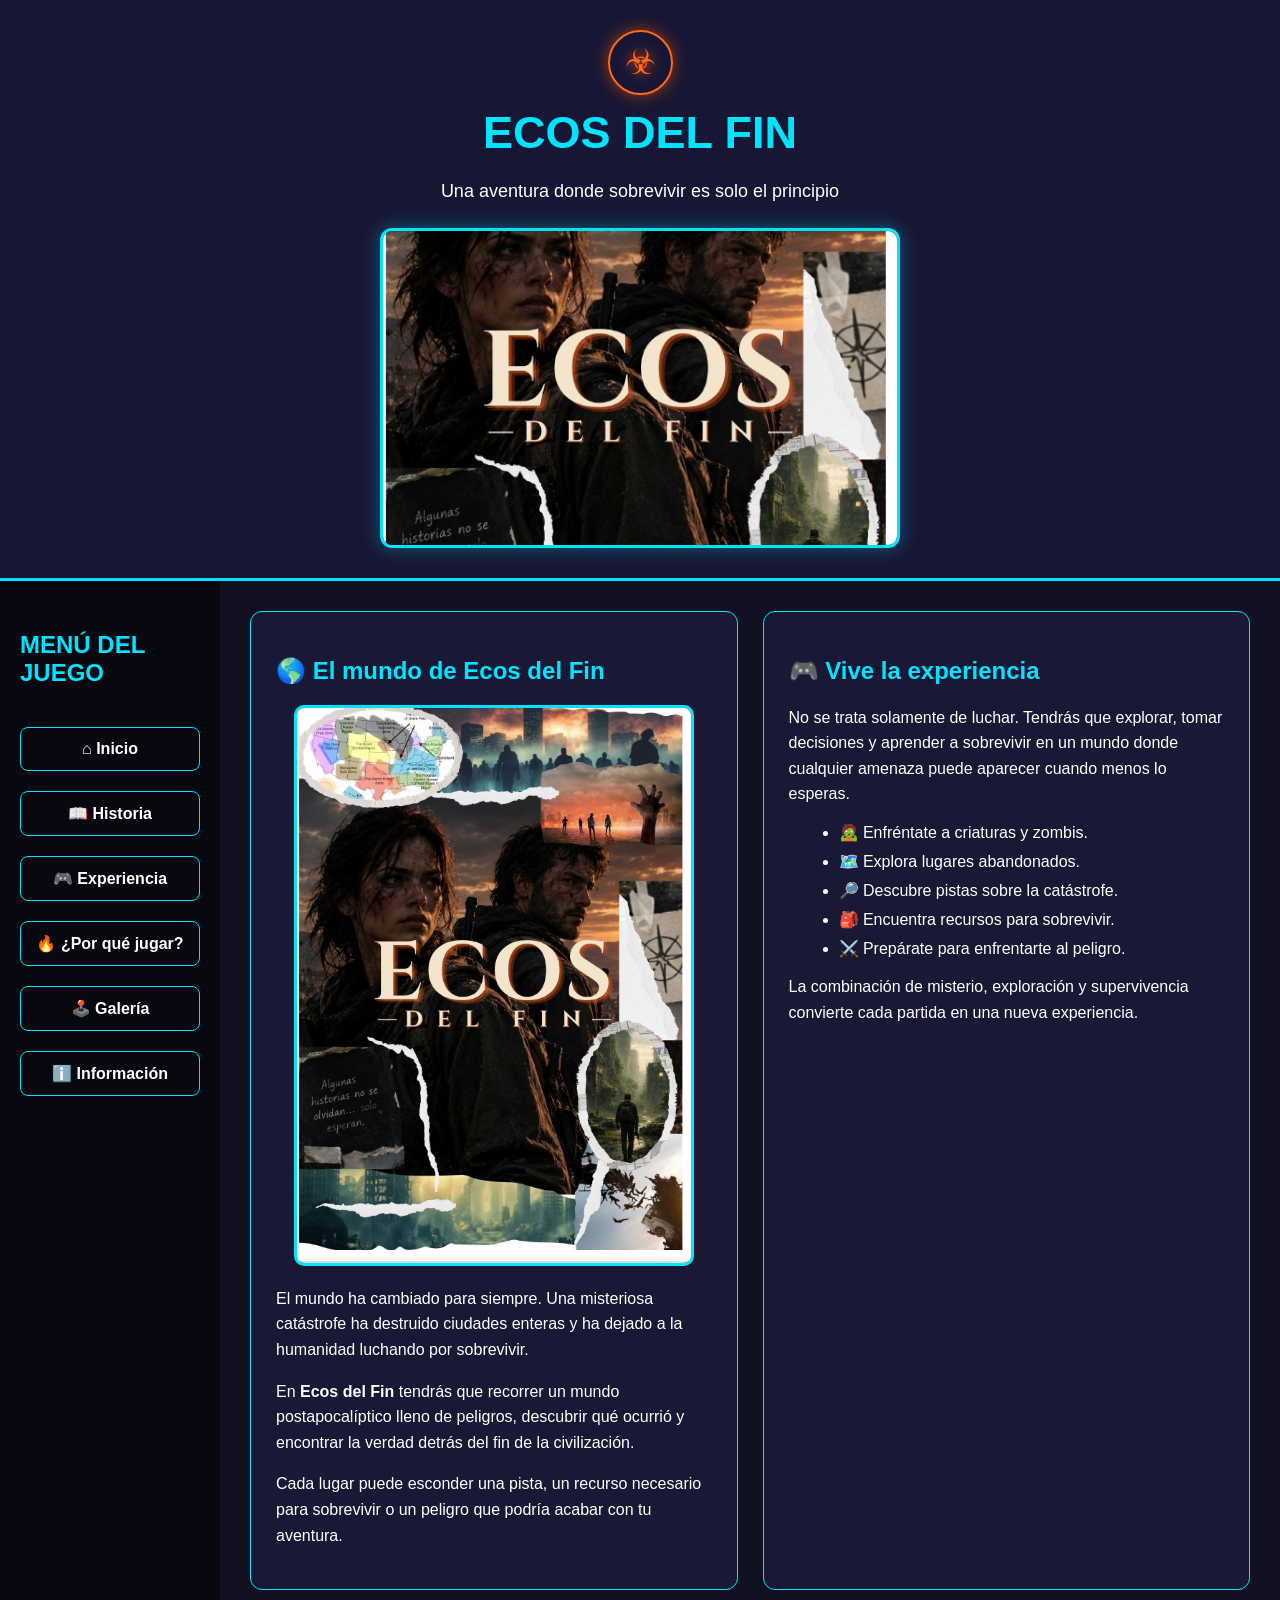
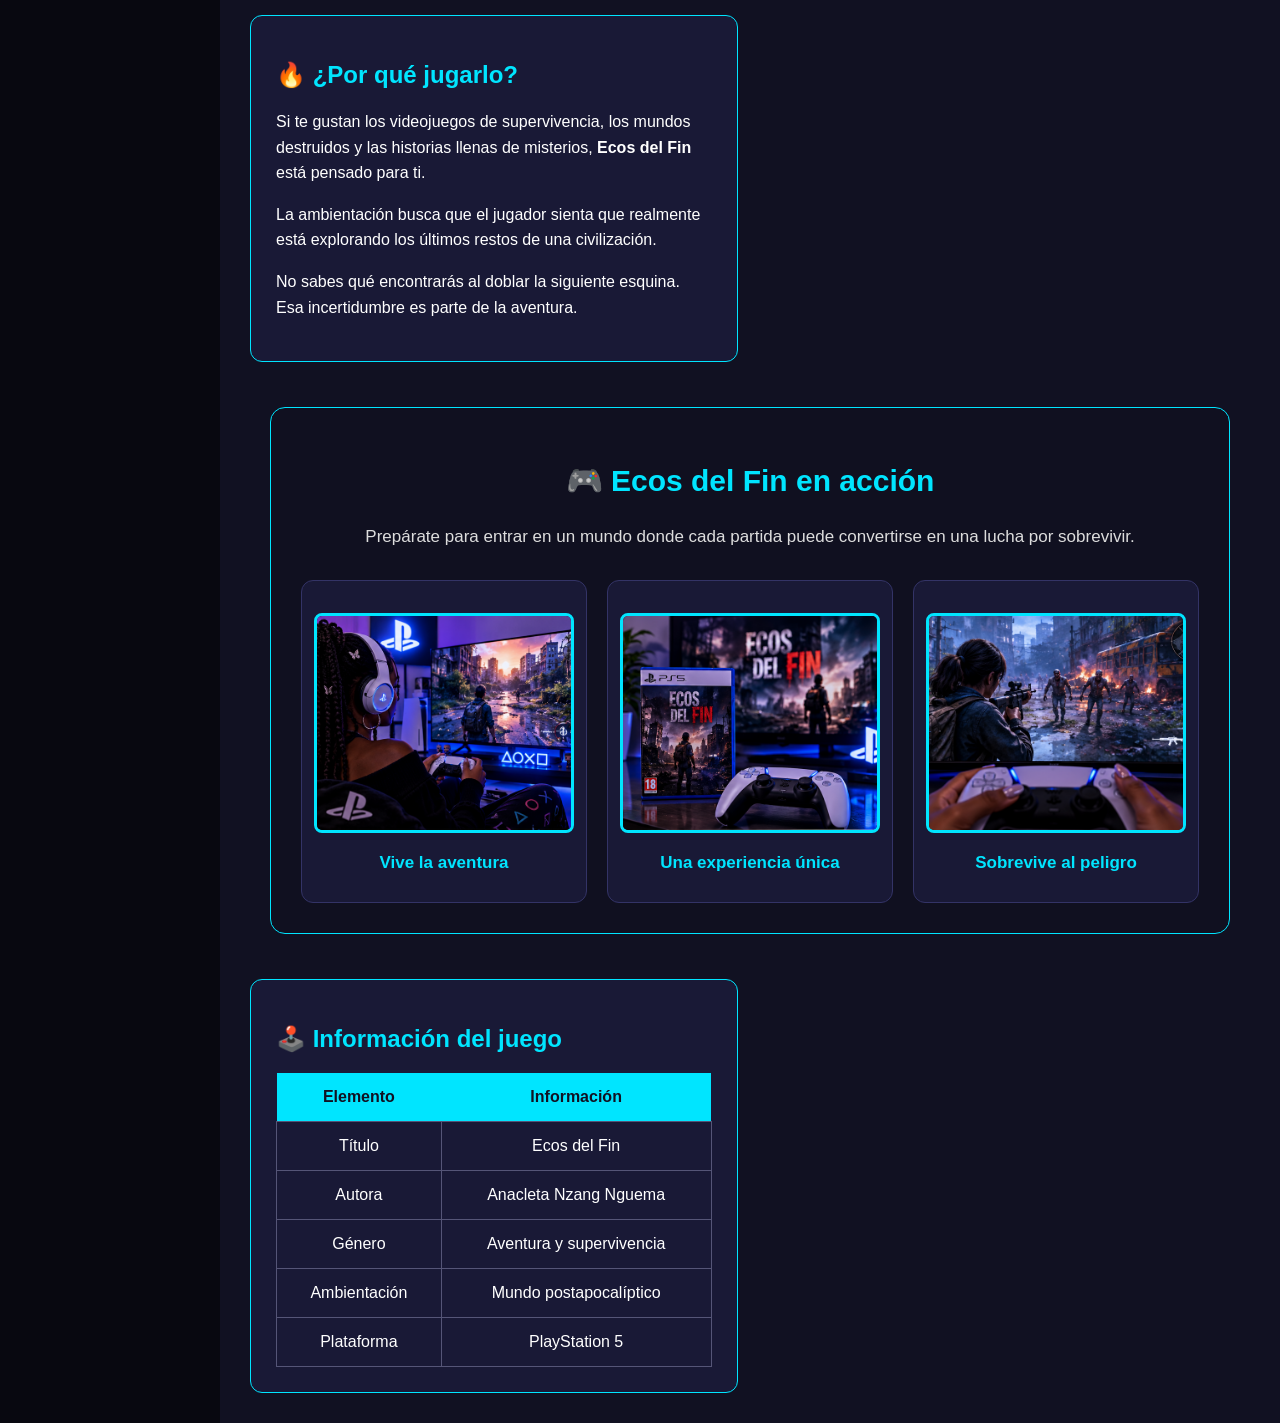
==== commit e262ef48: "Quitar etiqueta de proyecto académico" ====
--- a/content.html
+++ b/content.html
@@ -23,7 +23,6 @@
             <p>
                 Una aventura donde sobrevivir es solo el principio
             </p>
-            <p>Proyecto académico de HTML5 y CSS3 · Creado por Anacleta Nzang Nguema</p>
 
             <img class="portada-contenido" src="./portada.jpg" alt="Portada de Ecos del Fin">
 
